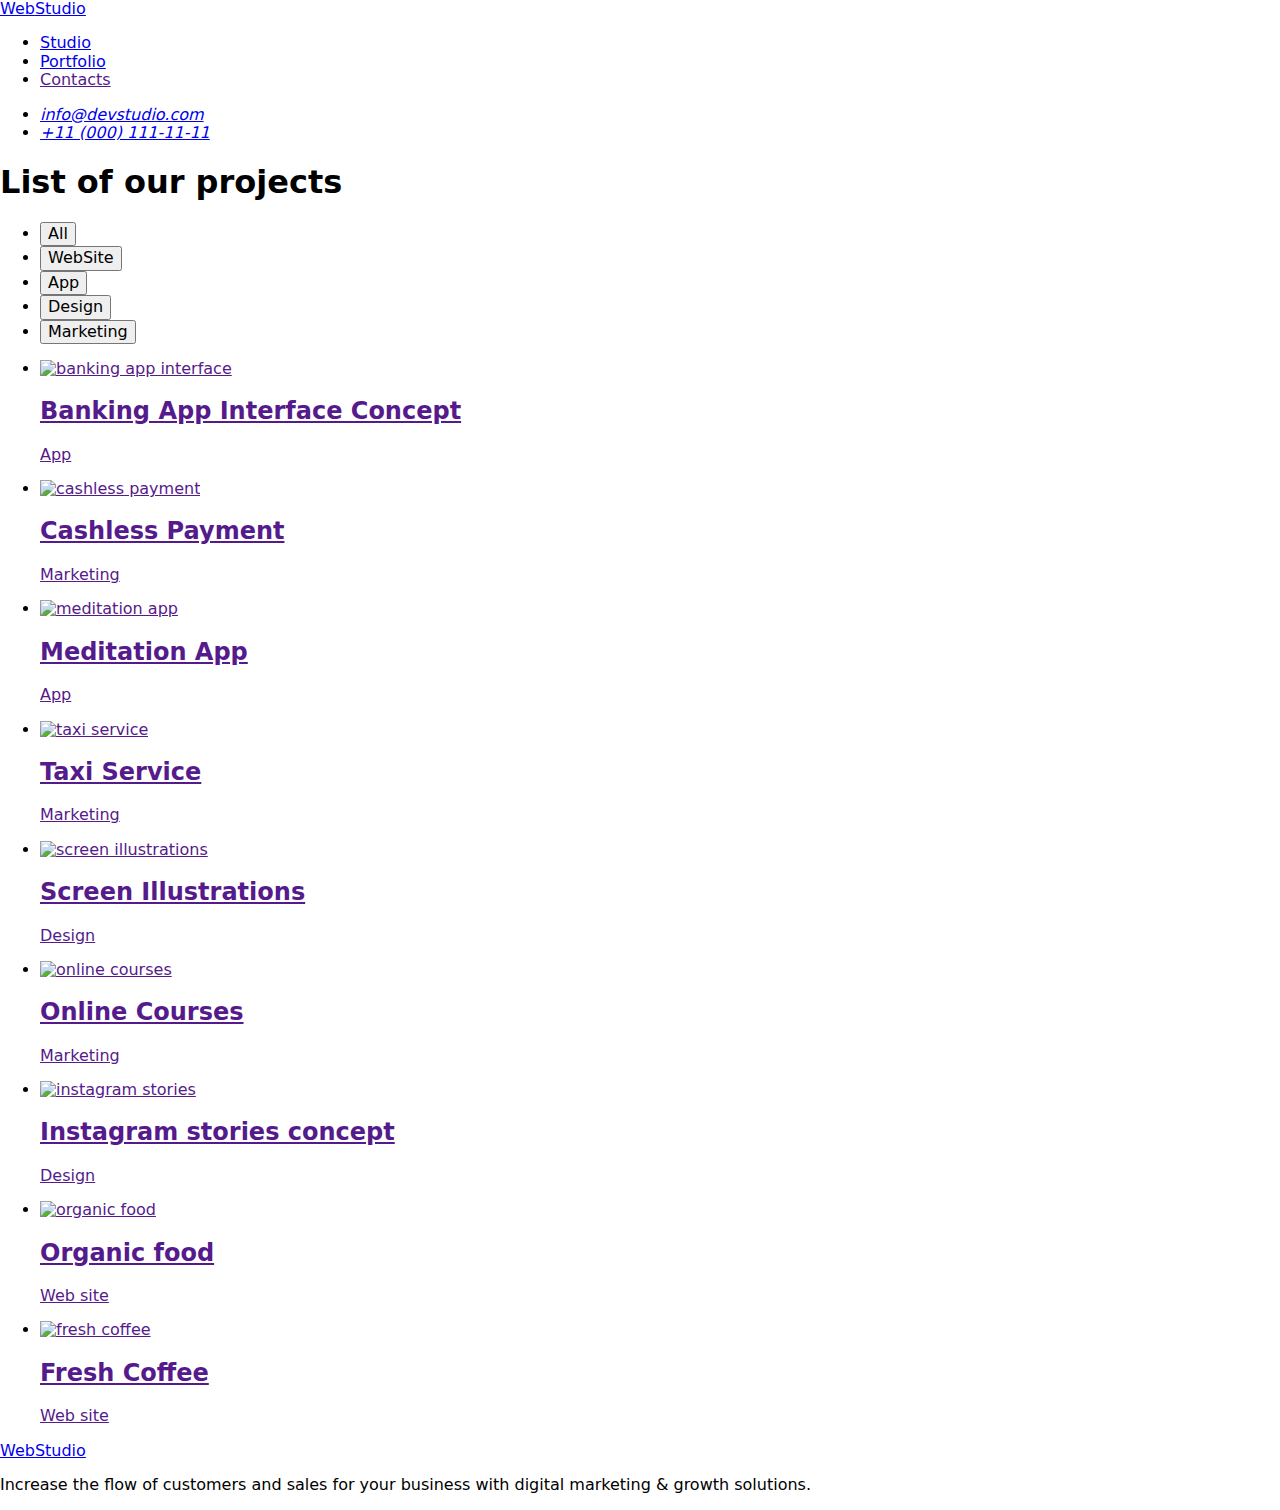
==== portfolio.html @ 8dee79d1 "Add files via upload" ====
<!DOCTYPE html>
<html lang="en">
  <head>
    <meta charset="UTF-8" />
    <meta http-equiv="X-UA-Compatible" content="IE=edge" />
    <meta name="viewport" content="width=device-width, initial-scale=1.0" />
    <title>Portfolio</title>
    <link
      href="https://fonts.googleapis.com/css2?family=Raleway:wght@800&family=Roboto:wght@400;500;700;900&display=swap"
      rel="stylesheet"
    />
    <link
      rel="stylesheet"
      href="https://cdnjs.cloudflare.com/ajax/libs/modern-normalize/1.1.0/modern-normalize.min.css"
    />
    <link rel="stylesheet" href="./css/styles.css" />
  </head>

  <body>
    <!-- Header section -->
    <header class="header">
      <div class="container">
        <a class="logo" href="./index.html">
          <span class="logo-accent">Web</span>Studio</a
        >
        <nav>
          <ul class="site-nav">
            <li class="item">
              <a href="./index.html" class="nav-link">Studio</a>
            </li>
            <li class="item">
              <a href="./portfolio.html" class="nav-link current">Portfolio</a>
            </li>
            <li class="item">
              <a href="" class="nav-link">Contacts</a>
            </li>
          </ul>
        </nav>
        <address class="address">
          <ul class="address-list">
            <li class="item">
              <a href="mailto:info@devstudio.com" class="address-link"
                >info@devstudio.com</a
              >
            </li>
            <li class="item">
              <a href="tel:+110001111111" class="address-link"
                >+11 (000) 111-11-11</a
              >
            </li>
          </ul>
        </address>
      </div>
    </header>
    <!-- Main content of the site -->
    <main>
      <section class="section-portfolio">
        <div class="container-projects">
          <h1 class="visually-hidden">List of our projects</h1>
          <ul class="btn-list">
            <li class="btn-item"><button class="button">All</button></li>
            <li class="btn-item">
              <button class="button">WebSite</button>
            </li>
            <li class="btn-item"><button class="button">App</button></li>
            <li class="btn-item">
              <button class="button">Design</button>
            </li>
            <li class="btn-item">
              <button class="button">Marketing</button>
            </li>
          </ul>
          <ul class="card-set">
            <li class="card-item">
              <a href=""
                ><img
                  src="./images/banking-img.jpg"
                  alt="banking app interface"
                  width="360"
                  height="300"
                />
                <div class="card-container">
                  <h2 class="projects-header">Banking App Interface Concept</h2>
                  <p class="projects-text">App</p>
                </div>
              </a>
            </li>
            <li class="card-item">
              <a href=""
                ><img
                  src="./images/cashless-img.jpg"
                  alt="cashless payment"
                  width="360"
                  height="300"
                />
                <div class="card-container">
                  <h2 class="projects-header">Cashless Payment</h2>
                  <p class="projects-text">Marketing</p>
                </div>
              </a>
            </li>
            <li class="card-item">
              <a href=""
                ><img
                  src="./images/meditation-img.jpg"
                  alt="meditation app"
                  width="360"
                  height="300"
                />
                <div class="card-container">
                  <h2 class="projects-header">Meditation App</h2>
                  <p class="projects-text">App</p>
                </div>
              </a>
            </li>
            <li class="card-item">
              <a href=""
                ><img
                  src="./images/taxi-img.jpg"
                  alt="taxi service"
                  width="360"
                  height="300"
                />
                <div class="card-container">
                  <h2 class="projects-header">Taxi Service</h2>
                  <p class="projects-text">Marketing</p>
                </div>
              </a>
            </li>
            <li class="card-item">
              <a href=""
                ><img
                  src="./images/screen-img.jpg"
                  alt="screen illustrations"
                  width="360"
                  height="300"
                />
                <div class="card-container">
                  <h2 class="projects-header">Screen Illustrations</h2>
                  <p class="projects-text">Design</p>
                </div>
              </a>
            </li>
            <li class="card-item">
              <a href=""
                ><img
                  src="./images/online-img.jpg"
                  alt="online courses"
                  width="360"
                  height="300"
                />
                <div class="card-container">
                  <h2 class="projects-header">Online Courses</h2>
                  <p class="projects-text">Marketing</p>
                </div>
              </a>
            </li>
            <li class="card-item">
              <a href=""
                ><img
                  src="./images/instagram-img.jpg"
                  alt="instagram stories"
                  width="360"
                  height="300"
                />
                <div class="card-container">
                  <h2 class="projects-header">Instagram stories concept</h2>
                  <p class="projects-text">Design</p>
                </div>
              </a>
            </li>
            <li class="card-item">
              <a href=""
                ><img
                  src="./images/organic-img.jpg"
                  alt="organic food"
                  width="360"
                  height="300"
                />
                <div class="card-container">
                  <h2 class="projects-header">Organic food</h2>
                  <p class="projects-text">Web site</p>
                </div>
              </a>
            </li>
            <li class="card-item">
              <a href=""
                ><img
                  src="./images/fresh-img.jpg"
                  alt="fresh coffee"
                  width="360"
                  height="300"
                />
                <div class="card-container">
                  <h2 class="projects-header">Fresh Coffee</h2>
                  <p class="projects-text">Web site</p>
                </div>
              </a>
            </li>
          </ul>
        </div>
      </section>
    </main>
    <!-- Footer area -->
    <footer class="footer">
      <div class="footer-container">
        <a class="footer-logo" href="./index.html">
          <span class="logo-accent">Web</span>Studio</a
        >
        <p class="footer-text">
          Increase the flow of customers and sales for your business with
          digital marketing & growth solutions.
        </p>
      </div>
    </footer>
  </body>
</html>
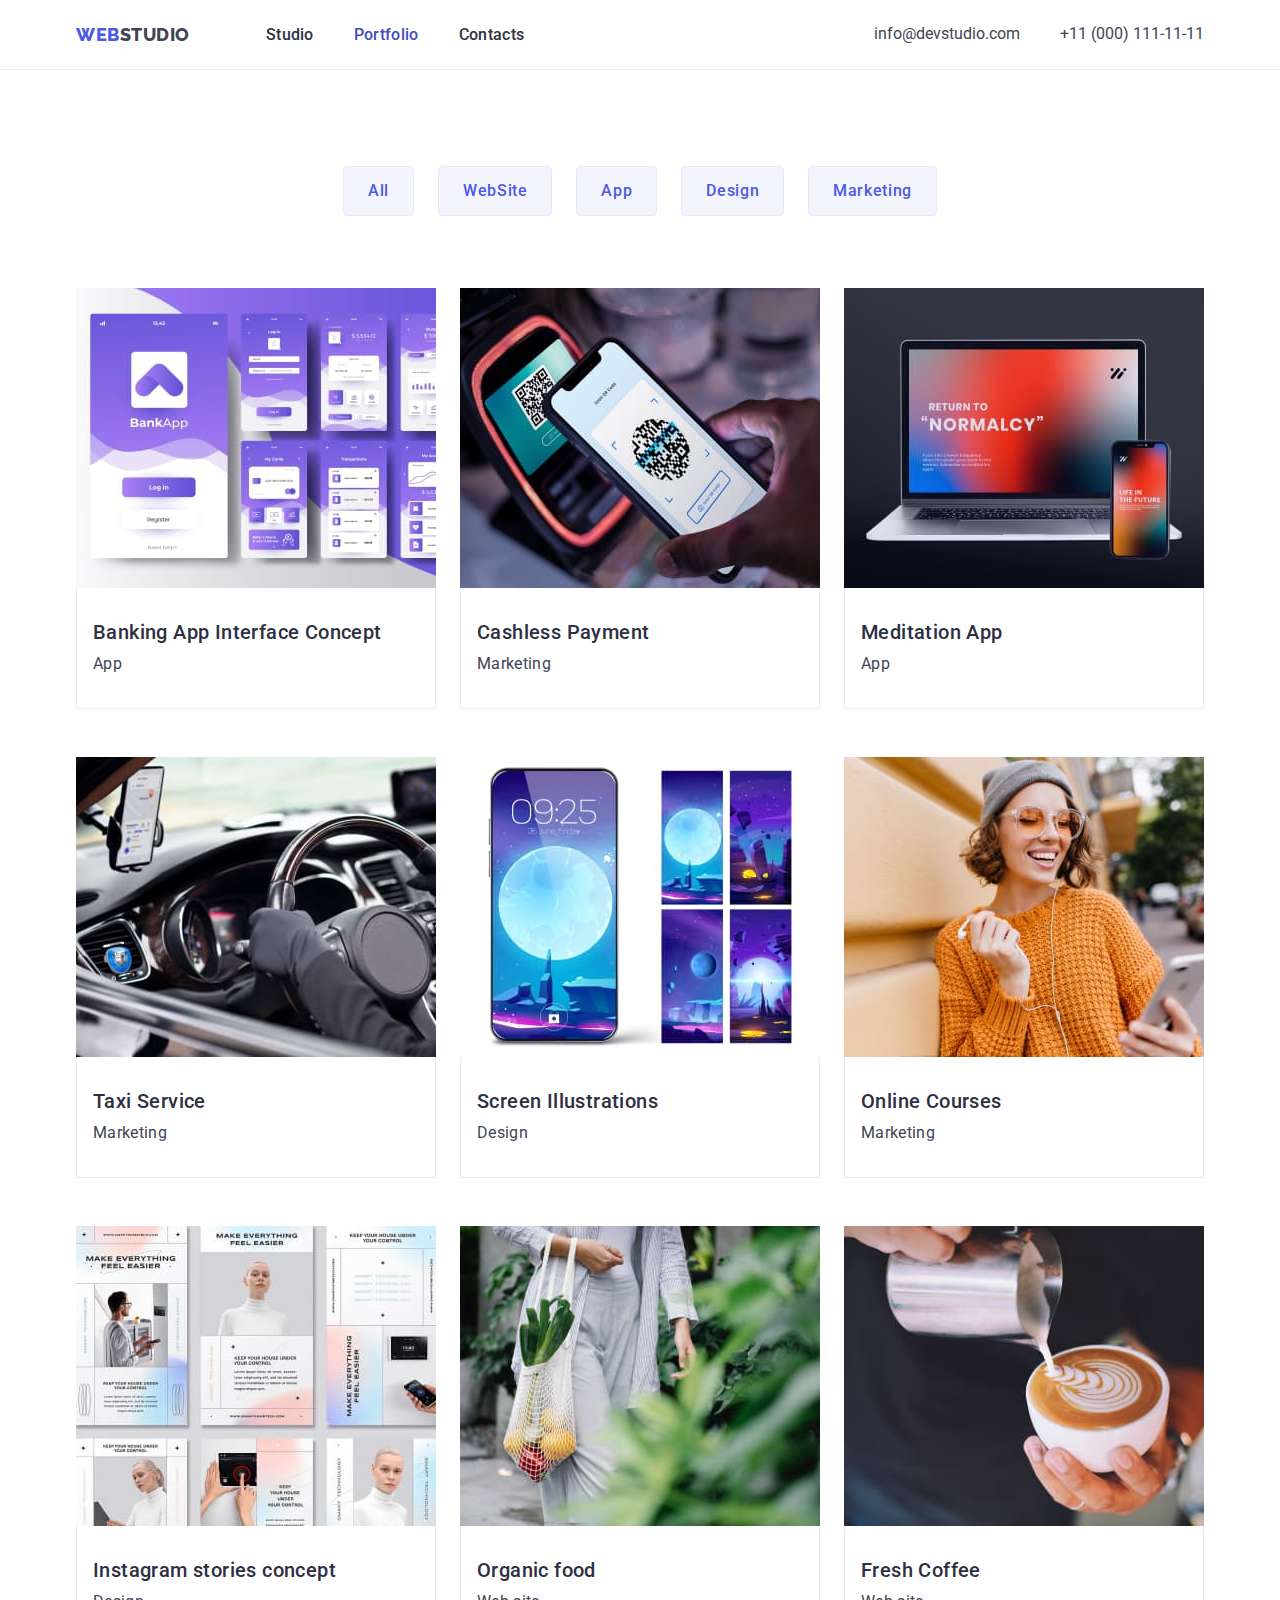
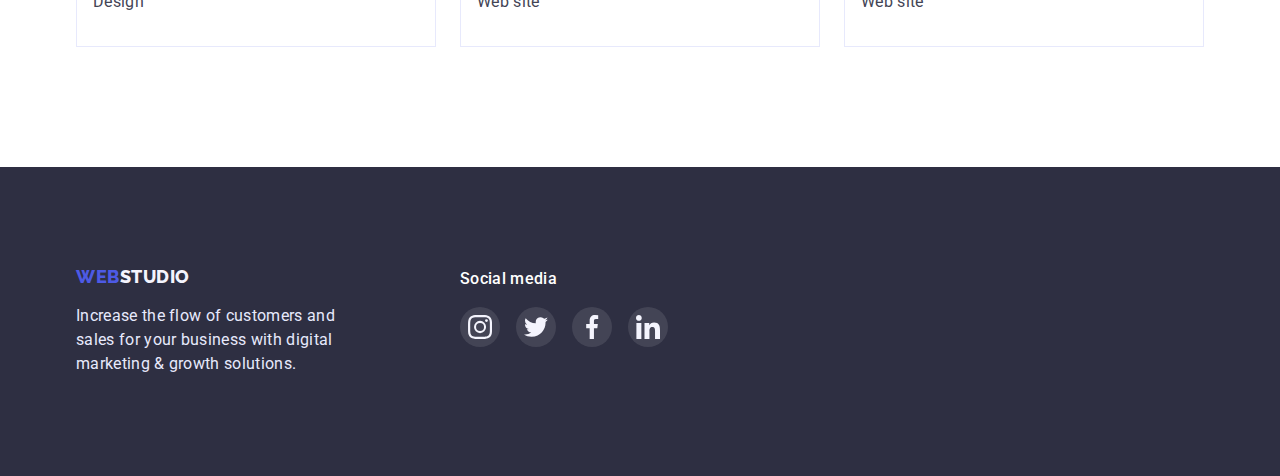
==== commit e2cf2ce2: "Add files via upload" ====
--- a/portfolio.html
+++ b/portfolio.html
@@ -72,7 +72,7 @@
           </ul>
           <ul class="card-set">
             <li class="card-item">
-              <a href=""
+              <a href="" class="link"
                 ><img
                   src="./images/banking-img.jpg"
                   alt="banking app interface"
@@ -86,7 +86,7 @@
               </a>
             </li>
             <li class="card-item">
-              <a href=""
+              <a href="" class="link"
                 ><img
                   src="./images/cashless-img.jpg"
                   alt="cashless payment"
@@ -100,7 +100,7 @@
               </a>
             </li>
             <li class="card-item">
-              <a href=""
+              <a href="" class="link"
                 ><img
                   src="./images/meditation-img.jpg"
                   alt="meditation app"
@@ -114,7 +114,7 @@
               </a>
             </li>
             <li class="card-item">
-              <a href=""
+              <a href="" class="link"
                 ><img
                   src="./images/taxi-img.jpg"
                   alt="taxi service"
@@ -128,7 +128,7 @@
               </a>
             </li>
             <li class="card-item">
-              <a href=""
+              <a href="" class="link"
                 ><img
                   src="./images/screen-img.jpg"
                   alt="screen illustrations"
@@ -142,7 +142,7 @@
               </a>
             </li>
             <li class="card-item">
-              <a href=""
+              <a href="" class="link"
                 ><img
                   src="./images/online-img.jpg"
                   alt="online courses"
@@ -156,7 +156,7 @@
               </a>
             </li>
             <li class="card-item">
-              <a href=""
+              <a href="" class="link"
                 ><img
                   src="./images/instagram-img.jpg"
                   alt="instagram stories"
@@ -170,7 +170,7 @@
               </a>
             </li>
             <li class="card-item">
-              <a href=""
+              <a href="" class="link"
                 ><img
                   src="./images/organic-img.jpg"
                   alt="organic food"
@@ -184,7 +184,7 @@
               </a>
             </li>
             <li class="card-item">
-              <a href=""
+              <a href="" class="link"
                 ><img
                   src="./images/fresh-img.jpg"
                   alt="fresh coffee"
@@ -204,13 +204,52 @@
     <!-- Footer area -->
     <footer class="footer">
       <div class="footer-container">
-        <a class="footer-logo" href="./index.html">
-          <span class="logo-accent">Web</span>Studio</a
-        >
-        <p class="footer-text">
-          Increase the flow of customers and sales for your business with
-          digital marketing & growth solutions.
-        </p>
+        <div class="logo-container">
+          <a class="footer-logo" href="./index.html">
+            <span class="logo-accent">Web</span>Studio</a
+          >
+          <p class="footer-text">
+            Increase the flow of customers and sales for your business with
+            digital marketing & growth solutions.
+          </p>
+        </div>
+        <div class="footer-social">
+          <p class="social-title">Social media</p>
+          <ul class="social-icons">
+            <li class="social-item">
+              <a href="" class="social-link" aria-label="instagram icon"
+                ><svg class="social-icon" width="24" height="24">
+                  <use
+                    href="./images/symbol-defs.svg#icon-instagram-small"
+                  ></use></svg
+              ></a>
+            </li>
+            <li class="social-item">
+              <a href="" class="social-link" aria-label="twitter icon"
+                ><svg class="social-icon" width="24" height="24">
+                  <use
+                    href="./images/symbol-defs.svg#icon-twitter-small"
+                  ></use></svg
+              ></a>
+            </li>
+            <li class="social-item">
+              <a href="" class="social-link" aria-label="facebook icon"
+                ><svg class="social-icon" width="24" height="24">
+                  <use
+                    href="./images/symbol-defs.svg#icon-facebook-small"
+                  ></use></svg
+              ></a>
+            </li>
+            <li class="social-item">
+              <a href="" class="social-link" aria-label="linkedin icon"
+                ><svg class="social-icon" width="24" height="24">
+                  <use
+                    href="./images/symbol-defs.svg#icon-linkedin-small"
+                  ></use></svg
+              ></a>
+            </li>
+          </ul>
+        </div>
       </div>
     </footer>
   </body>
--- a/css/styles.css
+++ b/css/styles.css
@@ -0,0 +1,576 @@
+/* main background color #FFFFFF; */
+/* secondary background color #4D5AE5; */
+/* main body text color #434455; */
+/* secondary text color #2E2F42; */
+/* accent #404BBF; */
+/* team background color #F5F4FD; */
+/* footer logo text color #F4F4FD; */
+/* footer text color #E7E9FC; */
+/* border customers color */
+/* customers logo color */
+:root {
+  --primary-bg-color: #ffffff;
+  --secondary-bg-color: #4d5ae5;
+  --color-main-text: #434455;
+  --color-secondary-text: #2e2f42;
+  --accent: #404bbf;
+  --color-bg-team: #f5f4fd;
+  --color-footer-logo: #f4f4fd;
+  --color-footer-text: #e7e9fc;
+  --border-customers-color: #8e8f99;
+  --customers-logo-color: #afb1b8;
+}
+
+/* General formatting */
+
+body {
+  background-color: var(--primary-bg-color);
+  color: var(--color-main-text);
+  font-family: "Roboto", sans-serif;
+  font-style: normal;
+  font-size: 16px;
+}
+
+ul {
+  list-style: none;
+  padding: 0;
+  margin: 0;
+}
+
+a {
+  text-decoration: none;
+}
+
+/* Logo */
+.logo {
+  margin-right: 76px;
+
+  color: var(--color-main-text);
+  font-family: "Raleway", sans-serif;
+  font-weight: 800;
+  font-size: 18px;
+  line-height: 1.33;
+  letter-spacing: 0.03em;
+  text-transform: uppercase;
+}
+
+.logo-accent {
+  color: var(--secondary-bg-color);
+}
+
+/* Header */
+
+.header {
+  border-bottom: 1px solid #ececec;
+}
+
+.container {
+  display: flex;
+  align-items: center;
+  margin-right: auto;
+  margin-left: auto;
+  width: 1158px;
+  padding-left: 15px;
+  padding-right: 15px;
+}
+
+/* Nav */
+
+.site-nav {
+  display: flex;
+}
+
+.site-nav .item:not(:first-child) {
+  margin-left: 40px;
+}
+
+.nav-link {
+  display: block;
+  padding-top: 24px;
+  padding-bottom: 24px;
+
+  color: var(--color-secondary-text);
+  font-weight: 500;
+  line-height: 1.33;
+  letter-spacing: 0.02em;
+}
+
+.nav-link:hover,
+.nav-link:focus {
+  color: var(--accent);
+}
+
+.nav-link.current {
+  color: var(--accent);
+}
+
+.address {
+  margin-left: auto;
+}
+
+.address-list {
+  display: flex;
+}
+
+.address-list .item + .item {
+  margin-left: 40px;
+}
+
+.address-link {
+  font-style: normal;
+  color: var(--color-main-text);
+}
+.address-link:hover,
+.address-link:focus {
+  color: var(--accent);
+}
+
+/* Section hero */
+.hero {
+  padding: 188px 0;
+  margin-right: auto;
+  margin-left: auto;
+  text-align: center;
+  max-width: 1440px;
+  background-image: linear-gradient(
+      rgba(46, 47, 66, 0.7),
+      rgba(46, 47, 66, 0.7)
+    ),
+    url(../images/people-office.jpg);
+}
+
+.hero-header {
+  margin-top: 0;
+  margin-bottom: 48px;
+  font-weight: 700;
+  font-size: 56px;
+  line-height: 1.07;
+  text-align: center;
+  letter-spacing: 0.02em;
+  color: var(--primary-bg-color);
+}
+
+.btn {
+  border: none;
+  border-radius: 4px;
+  width: 169px;
+  height: 56px;
+
+  box-shadow: 0px 4px 4px rgba(0, 0, 0, 0.15);
+  background-color: var(--secondary-bg-color);
+  color: var(--primary-bg-color);
+  font-family: "Roboto", sans-serif;
+  font-weight: 500;
+  font-size: 16px;
+  line-height: 1.33;
+  letter-spacing: 0.04em;
+}
+
+.btn:hover,
+.btn:focus {
+  background-color: var(--accent);
+  cursor: pointer;
+}
+
+/* Our advantages section style */
+.advantages {
+  padding-top: 120px;
+}
+
+.visually-hidden {
+  position: absolute;
+  white-space: nowrap;
+  width: 1px;
+  height: 1px;
+  overflow: hidden;
+  border: 0;
+  padding: 0;
+  clip: rect(0 0 0 0);
+  clip-path: inset(50%);
+  margin: -1px;
+}
+
+.advantages-list {
+  display: flex;
+}
+
+.advantages-list > .item {
+  flex-basis: calc((100% - 72px) / 4);
+  display: flex;
+  flex-direction: column;
+  /*width: 264px;*/
+}
+
+.icons {
+  display: flex;
+  justify-content: center;
+  width: 100%;
+  padding-top: 24px;
+  padding-bottom: 24px;
+  border-radius: 4px;
+  background-color: var(--color-footer-logo);
+}
+
+.advantages-sprite {
+  width: 64px;
+  height: 64px;
+}
+
+.subtitle-advantages {
+  margin-top: 8px;
+  margin-bottom: 8px;
+  font-weight: 500;
+  font-size: 20px;
+  line-height: 1.2;
+  letter-spacing: 0.02em;
+  color: var(--color-secondary-text);
+}
+
+.text-advantages {
+  margin: 0;
+  line-height: 1.5;
+  letter-spacing: 0.02em;
+}
+
+.advantages-list .item + .item {
+  margin-left: 24px;
+}
+
+/* Section what are we doing */
+
+.occupation {
+  padding-top: 120px;
+  padding-bottom: 120px;
+}
+
+.gallery-title {
+  margin-top: 0;
+  margin-bottom: 72px;
+
+  font-weight: 700;
+  font-size: 36px;
+  line-height: 1.11;
+  color: var(--color-secondary-text);
+  text-align: center;
+  text-transform: capitalize;
+}
+
+img {
+  display: block;
+  max-width: 100%;
+  height: auto;
+}
+
+.occupation-list {
+  display: flex;
+}
+
+.occupation-list .item + .item {
+  margin-left: 24px;
+}
+
+/* Section our team  */
+.team {
+  padding-top: 120px;
+  padding-bottom: 120px;
+  background-color: var(--color-bg-team);
+}
+
+.title-section {
+  margin-top: 0;
+  margin-bottom: 72px;
+
+  font-weight: 700;
+  font-size: 36px;
+  line-height: 1.11;
+  letter-spacing: 0.02em;
+  text-align: center;
+  text-transform: capitalize;
+  color: var(--color-secondary-text);
+}
+
+.team-list {
+  display: flex;
+}
+
+.team-link {
+  padding-bottom: 32px;
+  border-radius: 0px 0px 4px 4px;
+  background-color: var(--primary-bg-color);
+}
+
+.team-link:not(:last-child) {
+  margin-right: 24px;
+}
+
+.subtitle-team {
+  margin-top: 32px;
+  margin-bottom: 8px;
+  font-weight: 500;
+  font-size: 20px;
+  line-height: 1.2;
+  letter-spacing: 0.02em;
+  text-align: center;
+  color: var(--color-secondary-text);
+}
+
+.text-team {
+  margin-top: 0;
+  margin-bottom: 0;
+  text-align: center;
+  line-height: 1.5;
+  letter-spacing: 0.02em;
+}
+
+/* social links list */
+
+.social-links {
+  display: flex;
+  justify-content: center;
+  margin-top: 8px;
+}
+
+.social-links .link {
+  display: flex;
+  align-items: center;
+  justify-content: center;
+  width: 40px;
+  height: 40px;
+  border-radius: 50%;
+  background-repeat: no-repeat;
+  background-position: center;
+  background-color: var(--secondary-bg-color);
+}
+
+.social-links > li {
+  margin-right: 24px;
+}
+
+.social-links > li:last-child {
+  margin-right: 0;
+}
+
+.social-links .link:hover,
+.social-links .link:focus {
+  background-color: var(--accent);
+}
+
+/* customers */
+
+.customers {
+  padding-top: 130px;
+  padding-bottom: 120px;
+}
+
+.customers-list {
+  display: flex;
+}
+
+.customers-image {
+  display: flex;
+}
+
+.customers-image:not(:last-child) {
+  margin-right: 24px;
+}
+
+.customers-link {
+  display: flex;
+  justify-content: center;
+  align-items: center;
+  fill: var(--customers-logo-color);
+  width: 168px;
+  height: 88px;
+  border: 1px solid var(--border-customers-color);
+  border-radius: 4px;
+}
+
+.customers-link:hover,
+.customers-link:focus {
+  fill: var(--accent);
+  border: 1px solid var(--accent);
+  cursor: pointer;
+  color: var(--accent);
+}
+
+/* Footer */
+.footer {
+  padding-top: 100px;
+  padding-bottom: 100px;
+  background-color: var(--color-secondary-text);
+}
+
+.footer-container {
+  display: flex;
+  width: 1158px;
+  margin-right: auto;
+  margin-left: auto;
+  padding-left: 15px;
+  padding-right: 15px;
+}
+
+.logo-container {
+  display: flex;
+  flex-direction: column;
+}
+.footer-logo {
+  margin-bottom: 16px;
+  color: var(--color-footer-logo);
+  font-family: "Raleway", sans-serif;
+  font-style: normal;
+  font-weight: 800;
+  font-size: 18px;
+  line-height: 1.16;
+  align-items: center;
+  letter-spacing: 0.03em;
+  text-transform: uppercase;
+}
+
+.footer-text {
+  margin-top: 0;
+  margin-bottom: 0;
+  width: 264px;
+  color: var(--color-footer-text);
+  line-height: 1.5;
+  letter-spacing: 0.02em;
+}
+
+.footer-social {
+  display: flex;
+  flex-direction: column;
+  margin-left: 120px;
+  width: 208px;
+  height: 80px;
+}
+
+.social-title {
+  margin-top: 0;
+  margin-bottom: 16px;
+  font-weight: 500;
+  line-height: 1.5;
+  letter-spacing: 0.02em;
+  color: var(--primary-bg-color);
+}
+
+.social-icons {
+  display: flex;
+}
+
+.social-item {
+  display: flex;
+}
+
+.social-link {
+  display: flex;
+  align-items: center;
+  justify-content: center;
+  width: 40px;
+  height: 40px;
+  border-radius: 50%;
+  background-repeat: no-repeat;
+  background-position: center;
+  background-color: rgba(255, 255, 255, 0.1);
+}
+
+.social-icons .social-link:hover,
+.social-icons .social-link:focus {
+  background-color: #31d0aa;
+}
+
+.social-item:not(:last-child) {
+  margin-right: 16px;
+}
+
+/* Portfolio.html */
+
+/* Main content of the site */
+.section-portfolio {
+  padding-top: 96px;
+  padding-bottom: 120px;
+}
+
+.btn-list {
+  display: flex;
+  justify-content: center;
+  flex-wrap: nowrap;
+  margin-bottom: 72px;
+}
+
+.button {
+  padding: 12px 24px;
+  color: var(--secondary-bg-color);
+  background-color: #f4f4fd;
+  border: 1px solid #e7e9fc;
+  border-radius: 4px;
+
+  font-family: "Roboto", sans-serif;
+  font-weight: 500;
+  font-size: 16px;
+  line-height: 1.5;
+  letter-spacing: 0.04em;
+  text-align: center;
+  cursor: pointer;
+  background-color: var(--color-footer-logo);
+}
+
+.btn-item:not(:last-child) {
+  margin-right: 24px;
+}
+
+.button:hover,
+.button:focus {
+  background-color: var(--accent);
+  color: var(--primary-bg-color);
+  border-color: transparent;
+}
+
+.container-projects {
+  width: 1158px;
+  margin-left: auto;
+  margin-right: auto;
+  padding-left: 15px;
+  padding-right: 15px;
+}
+
+.card-set {
+  display: flex;
+  flex-wrap: wrap;
+}
+
+.card-container {
+  padding-top: 32px;
+  padding-bottom: 32px;
+  padding-left: 16px;
+  border-left: 1px solid #e7e9fc;
+  border-bottom: 1px solid #e7e9fc;
+  border-right: 1px solid #e7e9fc;
+}
+
+.card-item {
+  flex-basis: calc((100% - 48px) / 3);
+}
+
+.card-item:not(:nth-child(3n)) {
+  margin-right: 24px;
+}
+
+.card-item:not(:nth-last-child(-n + 3)) {
+  margin-bottom: 48px;
+}
+
+.projects-header {
+  margin-bottom: 8px;
+  margin-top: 0;
+  font-weight: 500;
+  font-size: 20px;
+  line-height: 1.2;
+  letter-spacing: 0.02em;
+  color: var(--color-secondary-text);
+}
+
+.projects-text {
+  margin: 0;
+  line-height: 1.5;
+  letter-spacing: 0.02em;
+  color: var(--color-main-text);
+}
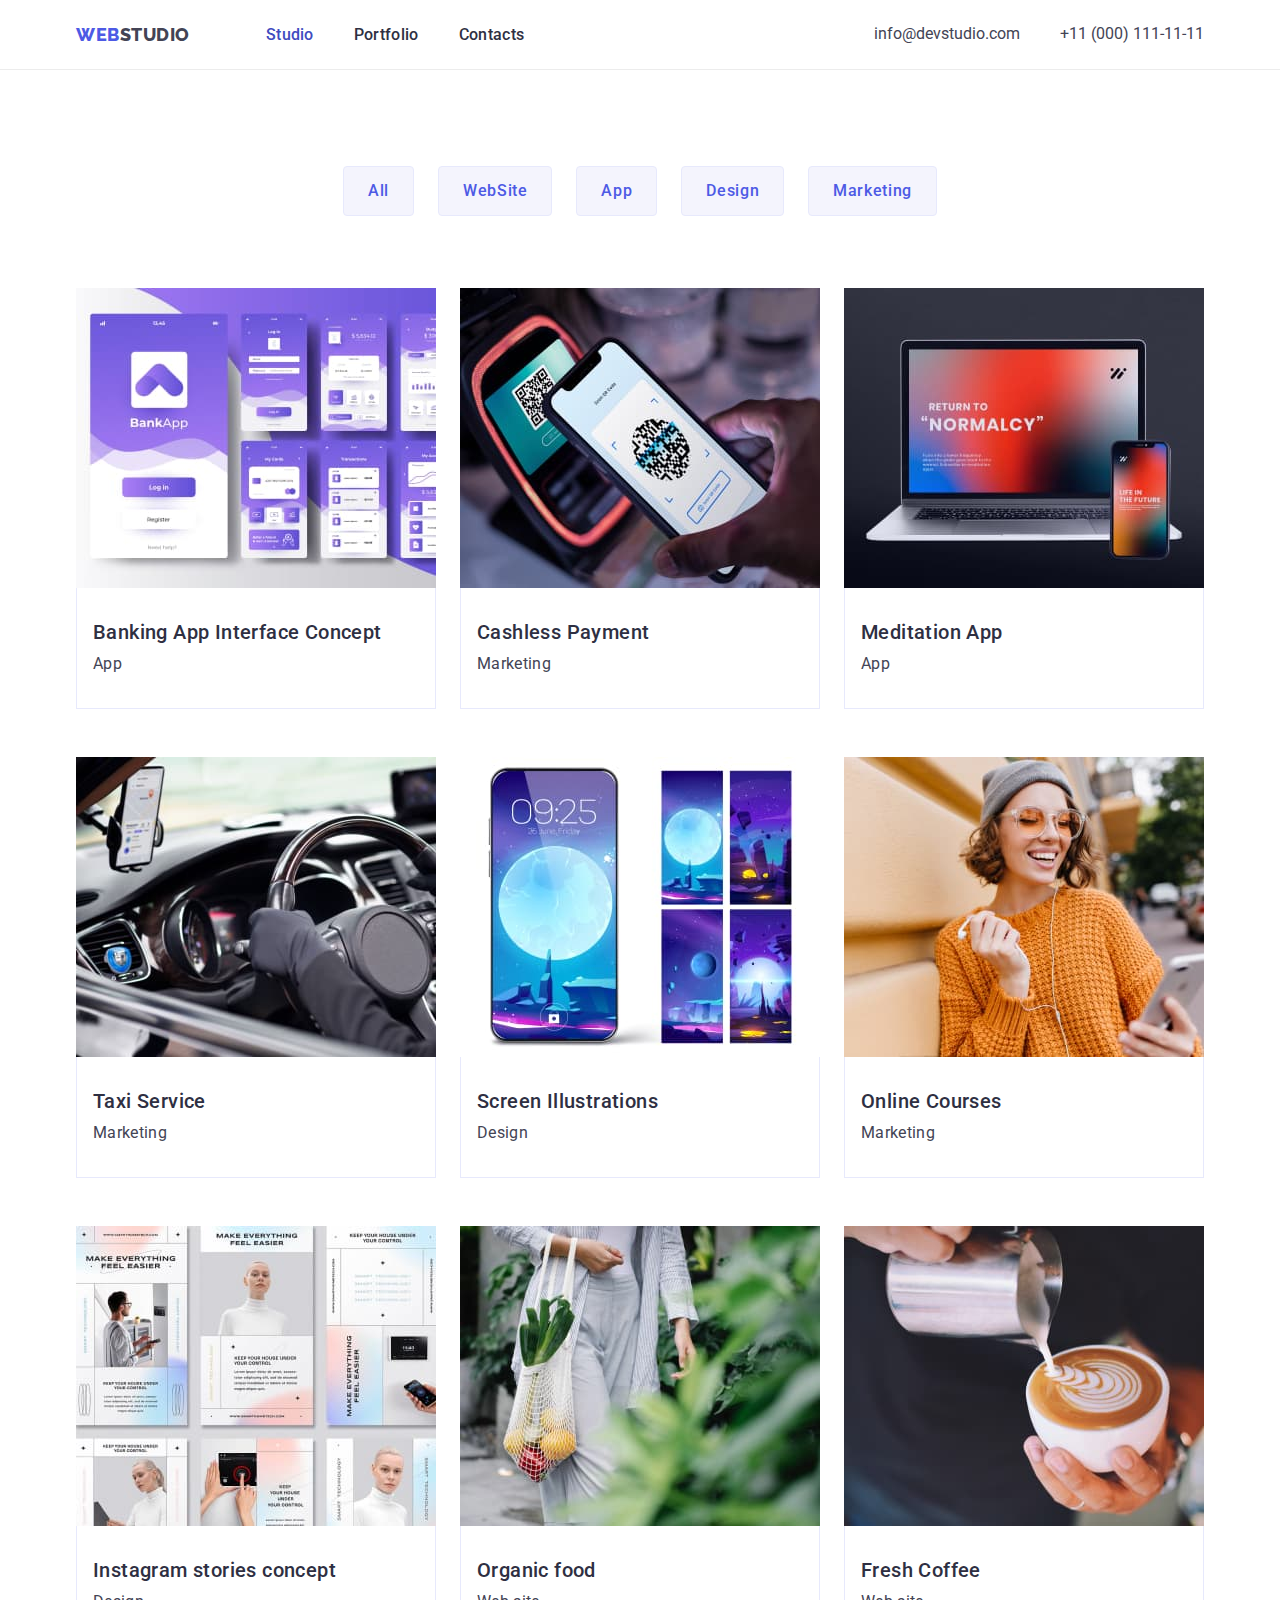
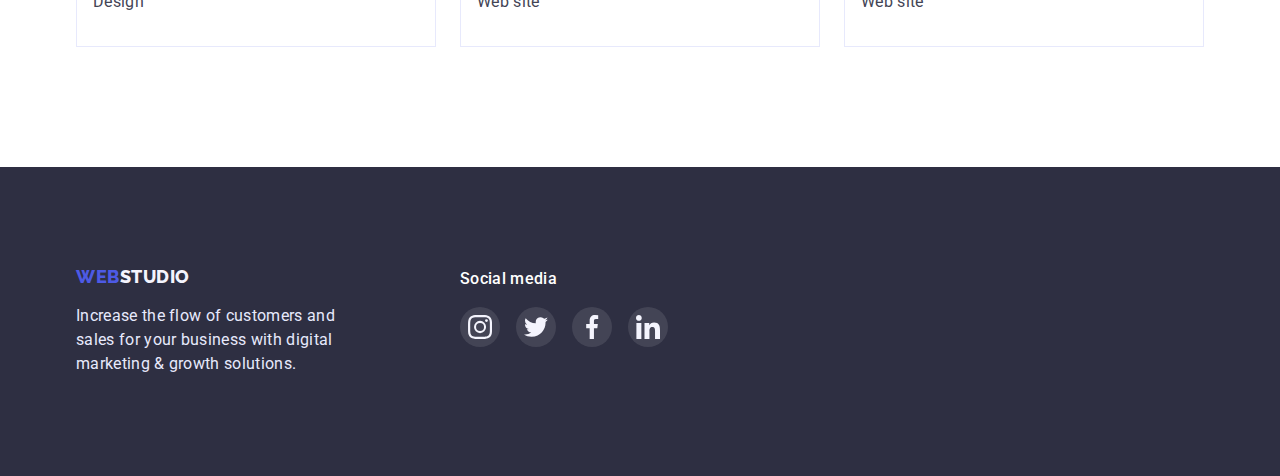
==== commit bb01ec91: "Add files via upload" ====
--- a/portfolio.html
+++ b/portfolio.html
@@ -20,36 +20,38 @@
     <!-- Header section -->
     <header class="header">
       <div class="container">
-        <a class="logo" href="./index.html">
-          <span class="logo-accent">Web</span>Studio</a
-        >
-        <nav>
-          <ul class="site-nav">
-            <li class="item">
-              <a href="./index.html" class="nav-link">Studio</a>
-            </li>
-            <li class="item">
-              <a href="./portfolio.html" class="nav-link current">Portfolio</a>
-            </li>
-            <li class="item">
-              <a href="" class="nav-link">Contacts</a>
-            </li>
-          </ul>
-        </nav>
-        <address class="address">
-          <ul class="address-list">
-            <li class="item">
-              <a href="mailto:info@devstudio.com" class="address-link"
-                >info@devstudio.com</a
-              >
-            </li>
-            <li class="item">
-              <a href="tel:+110001111111" class="address-link"
-                >+11 (000) 111-11-11</a
-              >
-            </li>
-          </ul>
-        </address>
+        <div class="container-header">
+          <a class="logo" href="./index.html">
+            <span class="logo-accent">Web</span>Studio</a
+          >
+          <nav>
+            <ul class="site-nav">
+              <li class="item">
+                <a href="./index.html" class="nav-link current">Studio</a>
+              </li>
+              <li class="item">
+                <a href="./portfolio.html" class="nav-link">Portfolio</a>
+              </li>
+              <li class="item">
+                <a href="" class="nav-link">Contacts</a>
+              </li>
+            </ul>
+          </nav>
+          <address class="address">
+            <ul class="address-list">
+              <li class="item">
+                <a href="mailto:info@devstudio.com" class="address-link"
+                  >info@devstudio.com</a
+                >
+              </li>
+              <li class="item">
+                <a href="tel:+110001111111" class="address-link"
+                  >+11 (000) 111-11-11</a
+                >
+              </li>
+            </ul>
+          </address>
+        </div>
       </div>
     </header>
     <!-- Main content of the site -->
--- a/css/styles.css
+++ b/css/styles.css
@@ -41,6 +41,16 @@
   text-decoration: none;
 }
 
+.container {
+  /* display: flex;
+  align-items: center; */
+  margin-right: auto;
+  margin-left: auto;
+  width: 1158px;
+  padding-left: 15px;
+  padding-right: 15px;
+}
+
 /* Logo */
 .logo {
   margin-right: 76px;
@@ -64,14 +74,9 @@
   border-bottom: 1px solid #ececec;
 }
 
-.container {
+.container-header {
   display: flex;
   align-items: center;
-  margin-right: auto;
-  margin-left: auto;
-  width: 1158px;
-  padding-left: 15px;
-  padding-right: 15px;
 }
 
 /* Nav */
@@ -132,6 +137,8 @@
   margin-left: auto;
   text-align: center;
   max-width: 1440px;
+  background-position: center;
+  background-size: cover;
   background-image: linear-gradient(
       rgba(46, 47, 66, 0.7),
       rgba(46, 47, 66, 0.7)
@@ -142,6 +149,9 @@
 .hero-header {
   margin-top: 0;
   margin-bottom: 48px;
+  margin-left: auto;
+  margin-right: auto;
+  width: 496px;
   font-weight: 700;
   font-size: 56px;
   line-height: 1.07;
@@ -204,7 +214,6 @@
 .icons {
   display: flex;
   justify-content: center;
-  width: 100%;
   padding-top: 24px;
   padding-bottom: 24px;
   border-radius: 4px;
@@ -297,6 +306,8 @@
   padding-bottom: 32px;
   border-radius: 0px 0px 4px 4px;
   background-color: var(--primary-bg-color);
+  box-shadow: 0px 1px 6px rgba(46, 47, 66, 0.08),
+    0px 1px 1px rgba(46, 47, 66, 0.16), 0px 2px 1px rgba(46, 47, 66, 0.08);
 }
 
 .team-link:not(:last-child) {
@@ -385,12 +396,15 @@
   border-radius: 4px;
 }
 
-.customers-link:hover,
-.customers-link:focus {
+.customer-logo {
+  fill: #afb1b8;
+}
+
+.customers-list .customers-link:hover,
+.customers-list .customers-link:focus {
   fill: var(--accent);
-  border: 1px solid var(--accent);
+  border-color: var(--accent);
   cursor: pointer;
-  color: var(--accent);
 }
 
 /* Footer */
@@ -436,11 +450,8 @@
 }
 
 .footer-social {
-  display: flex;
-  flex-direction: column;
   margin-left: 120px;
   width: 208px;
-  height: 80px;
 }
 
 .social-title {
@@ -522,6 +533,8 @@
   background-color: var(--accent);
   color: var(--primary-bg-color);
   border-color: transparent;
+  box-shadow: 0px 3px 1px rgba(0, 0, 0, 0.1), 0px 2px 1px rgba(0, 0, 0, 0.08),
+    0px 2px 2px rgba(0, 0, 0, 0.12);
 }
 
 .container-projects {
@@ -535,6 +548,12 @@
 .card-set {
   display: flex;
   flex-wrap: wrap;
+}
+
+.card-item:hover,
+.card-item:focus {
+  box-shadow: 0px 1px 6px rgba(46, 47, 66, 0.08),
+    0px 1px 1px rgba(46, 47, 66, 0.16), 0px 2px 1px rgba(46, 47, 66, 0.08);
 }
 
 .card-container {
